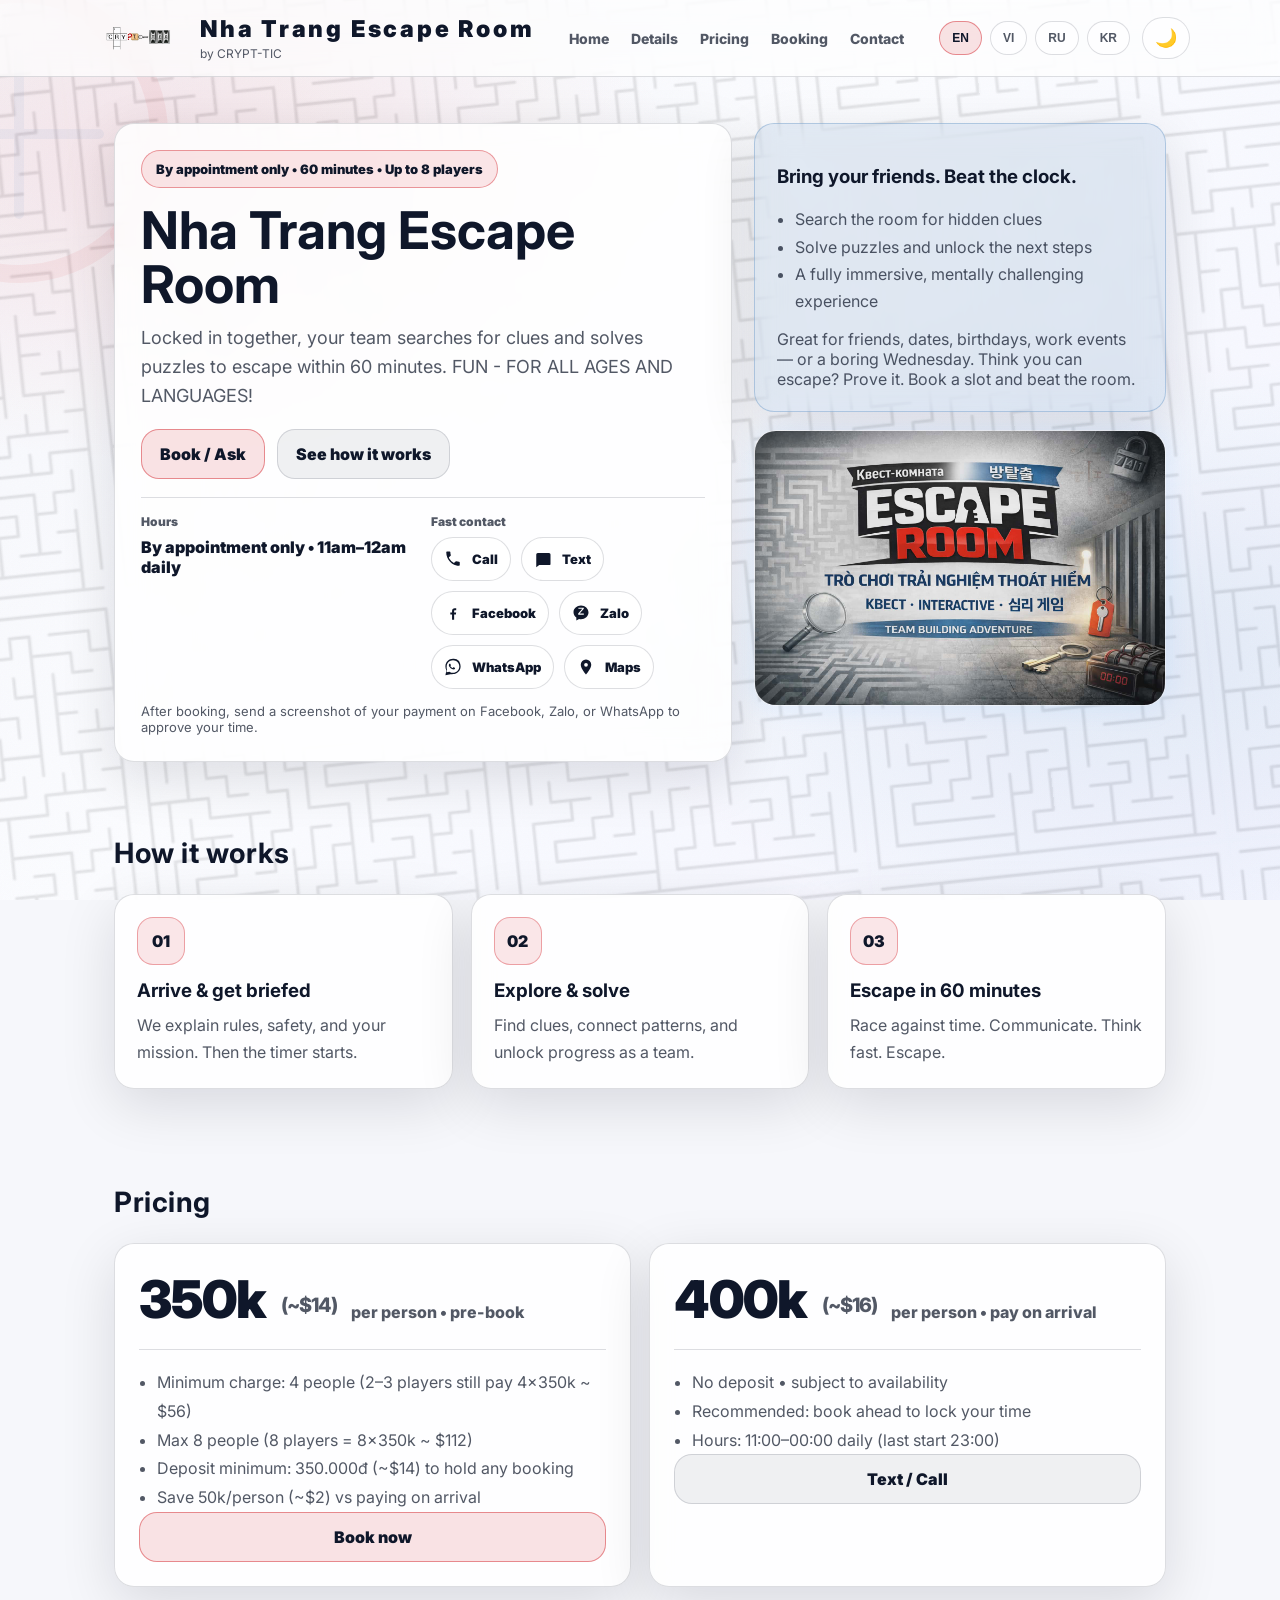
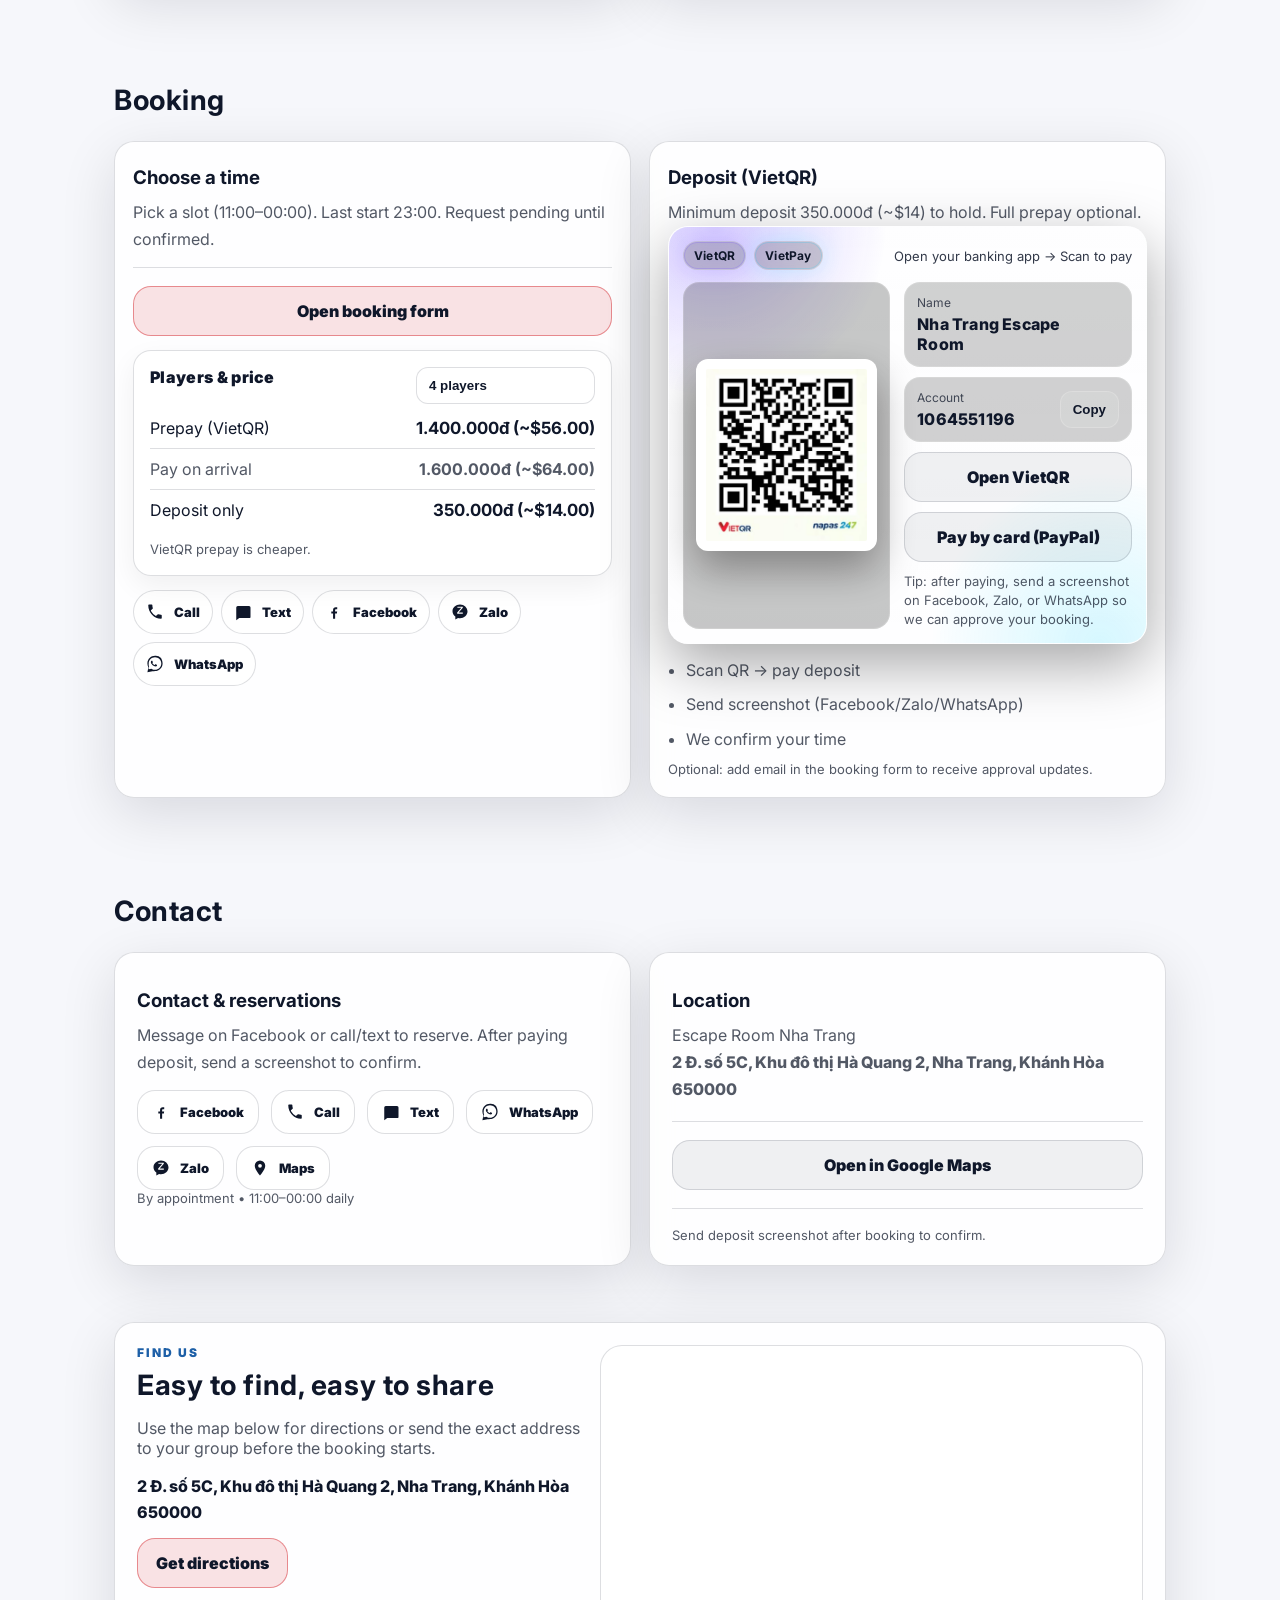
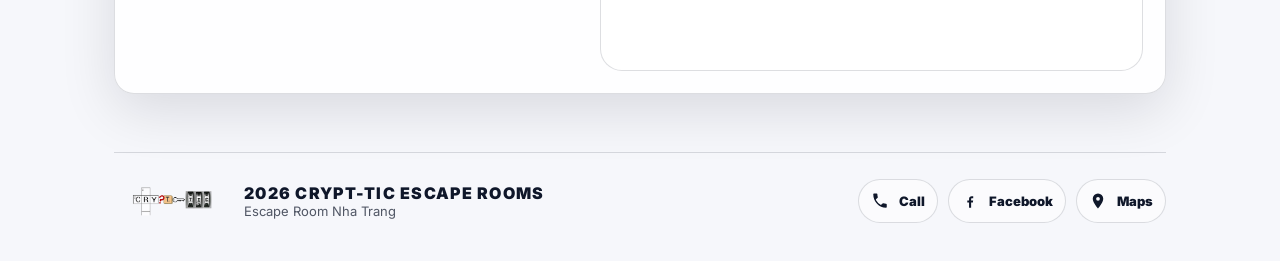
==== index.html @ ad9007e1 "Add files via upload" ====
<!doctype html>
<html lang="en">
<head>
  <meta charset="utf-8"/>
  <meta name="viewport" content="width=device-width,initial-scale=1"/>
  <title>Nha Trang Escape Room by CRYPT-TIC • Nha Trang</title>
  <meta name="description" content="Escape room in Nha Trang. Book a time, pay deposit, and play in 60 minutes."/>
  <link rel="preconnect" href="https://fonts.googleapis.com">
  <link rel="preconnect" href="https://fonts.gstatic.com" crossorigin>
  <link href="https://fonts.googleapis.com/css2?family=Inter:wght@400;600;800;900&display=swap" rel="stylesheet">
  <link rel="stylesheet" href="styles.css"/>
</head>
<body>
  <div class="bg" aria-hidden="true"></div>

  <header class="topbar">
    <div class="wrap topbar-inner">
      <div class="brand">
        <img class="logo" src="[data-uri]" alt="Logo">
        <div class="brand-text">
          <div class="brand-title">Nha Trang Escape Room</div>
          <div class="brand-sub">by CRYPT-TIC</div>
        </div>
      </div>

      <button id="nav-toggle" class="nav-toggle" type="button" aria-label="Menu">☰</button>

      <nav class="nav">
        <a href="#home" data-i18n="nav_home">Home</a>
        <a href="#details" data-i18n="nav_details">Details</a>
        <a href="#pricing" data-i18n="nav_pricing">Pricing</a>
        <a href="#booking" data-i18n="nav_booking">Booking</a>
        <a href="#contact" data-i18n="nav_contact">Contact</a>
      </nav>

      <div class="lang-and-mode">
        <div class="lang">
          <button class="lang-btn" data-lang="en" type="button">EN</button>
          <button class="lang-btn" data-lang="vi" type="button">VI</button>
          <button class="lang-btn" data-lang="ru" type="button">RU</button>
          <button class="lang-btn" data-lang="ko" type="button">KR</button>
        </div>
        <button id="dark-toggle" class="dark-toggle" type="button" aria-label="Dark mode">🌙</button>
      </div>
    </div>
  </header>

  <main class="wrap">
    <section id="home" class="hero">
      <div class="hero-card">
        <div class="pill" data-i18n="pill">Private bookings • 60 minutes • Up to 8 players</div>
        <h1 data-i18n="hero_title">Nha Trang Escape Room</h1>
        <p class="lead" data-i18n="hero_lead">Locked in together, your team searches for clues and solves puzzles to escape within 60 minutes. FUN - FOR ALL AGES AND LANGUAGES!</p>

        <div class="cta-row">
          <a class="btn primary" href="#booking" data-i18n="cta_book">Book / Ask</a>
          <a class="btn ghost" href="#details" data-i18n="cta_learn">See how it works</a>
        </div>

        <div class="quick">
          <div class="quick-item">
            <div class="quick-label" data-i18n="quick_hours_label">Hours</div>
            <div class="quick-value" data-i18n="quick_hours_value">By appointment • 11am–12am daily</div>
          </div>

          <div class="quick-item">
            <div class="quick-label" data-i18n="quick_phone_label">Fast contact</div>
            <div class="quick-actions">
              <a class="chip" href="#" data-link="tel"><svg viewBox='0 0 24 24' width='18' height='18' fill='currentColor' aria-hidden='true'><path d='M6.62 10.79a15.05 15.05 0 0 0 6.59 6.59l2.2-2.2a1 1 0 0 1 1.01-.24c1.12.37 2.33.57 3.58.57a1 1 0 0 1 1 1V20a1 1 0 0 1-1 1C10.85 21 3 13.15 3 3a1 1 0 0 1 1-1h3.5a1 1 0 0 1 1 1c0 1.25.2 2.46.57 3.58a1 1 0 0 1-.24 1.01l-2.2 2.2z'/></svg><span data-i18n="btn_call">Call</span></a>
              <a class="chip" href="#" data-link="sms"><svg viewBox='0 0 24 24' width='18' height='18' fill='currentColor' aria-hidden='true'><path d='M4 4h16a2 2 0 0 1 2 2v13a1 1 0 0 1-1 1H7l-4 3V6a2 2 0 0 1 2-2zm2 5h12v2H6V9zm0 4h9v2H6v-2z'/></svg><span data-i18n="btn_text">Text</span></a>
              <a class="chip" href="#" data-link="facebook" target="_blank" rel="noopener"><svg viewBox='0 0 24 24' width='18' height='18' fill='currentColor' aria-hidden='true'><path d='M13.5 21v-7h2.35l.35-2.74H13.5V9.51c0-.79.22-1.33 1.35-1.33h1.45V5.73c-.25-.03-1.1-.1-2.09-.1-2.06 0-3.47 1.26-3.47 3.58v2.05H8.4V14h2.34v7h2.76z'/></svg><span data-i18n="btn_facebook">Facebook</span></a>
              <a class="chip" href="#" data-link="zalo"><svg viewBox='0 0 24 24' width='18' height='18' fill='currentColor' aria-hidden='true'><path d='M12 2C6.48 2 2 6.02 2 10.97c0 2.84 1.47 5.37 3.77 7.03V22l3.66-2.01c.83.2 1.7.31 2.57.31 5.52 0 10-4.02 10-8.97S17.52 2 12 2zm3.73 12.21H8.27v-1.46l5.52-6.3H8.5V5h7.23v1.46l-5.52 6.3h5.52v1.45z'/></svg><span>Zalo</span></a>
              <a class="chip" href="#" data-link="whatsapp"><svg viewBox='0 0 32 32' width='18' height='18' fill='currentColor' aria-hidden='true'><path d='M19.11 17.37c-.27-.14-1.62-.8-1.87-.89-.25-.09-.43-.14-.61.14-.18.27-.7.89-.86 1.07-.16.18-.32.2-.59.07-.27-.14-1.15-.42-2.19-1.35-.81-.72-1.36-1.61-1.52-1.88-.16-.27-.02-.41.12-.55.12-.12.27-.32.41-.48.14-.16.18-.27.27-.45.09-.18.05-.34-.02-.48-.07-.14-.61-1.47-.84-2.01-.22-.54-.45-.46-.61-.47h-.52c-.18 0-.48.07-.73.34-.25.27-.95.93-.95 2.27s.97 2.64 1.11 2.82c.14.18 1.91 2.91 4.63 4.08.65.28 1.16.45 1.55.58.65.21 1.25.18 1.72.11.52-.08 1.62-.66 1.85-1.3.23-.64.23-1.19.16-1.3-.07-.11-.25-.18-.52-.32z'/><path d='M26.7 5.3A13.48 13.48 0 0 0 16 1.5C8.54 1.5 2.5 7.54 2.5 15c0 2.38.62 4.7 1.8 6.74L2.5 30.5l9-1.76A13.43 13.43 0 0 0 16 28.5c7.46 0 13.5-6.04 13.5-13.5 0-3.6-1.4-6.98-2.8-9.7zM16 26.3c-2.03 0-4.02-.55-5.76-1.6l-.41-.24-5.34 1.04 1.01-5.2-.27-.43A11.22 11.22 0 0 1 4.8 15C4.8 8.8 9.8 3.8 16 3.8S27.2 8.8 27.2 15 22.2 26.3 16 26.3z'/></svg><span>WhatsApp</span></a>
              <a class="chip" href="#" data-link="maps"><svg viewBox='0 0 24 24' width='18' height='18' fill='currentColor' aria-hidden='true'><path d='M12 2a7 7 0 0 1 7 7c0 5.25-7 13-7 13S5 14.25 5 9a7 7 0 0 1 7-7zm0 9.5a2.5 2.5 0 1 0 0-5 2.5 2.5 0 0 0 0 5z'/></svg><span data-i18n="btn_maps">Maps</span></a>
            </div>
          </div>
        </div>

        <div class="muted small hint-inline" data-i18n="screenshot_note">After booking, send a screenshot of your payment on Facebook, Zalo, or WhatsApp to approve your time.</div>
      </div>

      <div class="hero-side">
        <div class="panel panel-dark hero-story">
          <h3 data-i18n="side_title">Bring your friends. Beat the clock.</h3>
          <ul class="bullets">
            <li data-i18n="b1">Search the room for hidden clues</li>
            <li data-i18n="b2">Solve puzzles and unlock the next steps</li>
            <li data-i18n="b3">A fully immersive, mentally challenging experience</li>
          </ul>
          <div class="note" data-i18n="side_note">Great for friends, dates, birthdays, work events — or a boring Wednesday. Think you can escape? Prove it. Book a slot and beat the room.</div>
        </div>
        <div class="heroMedia">
          <img src="[data-uri]" alt="Nha Trang Escape Room">
        </div>

      </div>
    </section>

    <section id="details" class="section">
      <h2 data-i18n="details_title">How it works</h2>
      <div class="grid-3">
        <div class="card">
          <div class="card-num">01</div>
          <h3 data-i18n="d1_title">Arrive & get briefed</h3>
          <p data-i18n="d1_text">We explain rules, safety, and your mission. Then the timer starts.</p>
        </div>
        <div class="card">
          <div class="card-num">02</div>
          <h3 data-i18n="d2_title">Explore & solve</h3>
          <p data-i18n="d2_text">Find clues, connect patterns, and unlock progress as a team.</p>
        </div>
        <div class="card">
          <div class="card-num">03</div>
          <h3 data-i18n="d3_title">Escape in 60 minutes</h3>
          <p data-i18n="d3_text">Race against time. Communicate. Think fast. Escape.</p>
        </div>
      </div>
    </section>

    <section id="pricing" class="section">
      <h2 data-i18n="pricing_title">Pricing</h2>
      <div class="pricing">
        <div class="price-card">
          <div class="price-top">
            <div class="price-big">350k <span class="price-usd">(~$14)</span></div>
            <div class="price-sub" data-i18n="price_prebook_sub">per person • pre-book</div>
          </div>
          <div class="divider"></div>
          <ul class="checklist">
            <li data-i18n="price_min_charge">Minimum charge: 4 people (2–3 players still pay 4×350k)</li>
            <li data-i18n="price_max">Max 8 people (8 players = 8×350k)</li>
            <li data-i18n="price_deposit">Deposit minimum: 350.000đ to hold any booking</li>
            <li data-i18n="price_save">Save 50k/person vs paying on arrival</li>
          </ul>
          <a class="btn primary full" href="#" id="book-now" data-i18n="cta_booknow">Book now</a>
        </div>

        <div class="price-card">
          <div class="price-top">
            <div class="price-big">400k <span class="price-usd">(~$16)</span></div>
            <div class="price-sub" data-i18n="price_walkin_sub">per person • pay on arrival</div>
          </div>
          <div class="divider"></div>
          <ul class="checklist">
            <li data-i18n="price_walkin_rule1">No deposit • subject to availability</li>
            <li data-i18n="price_walkin_rule2">Recommended: book ahead to lock your time</li>
            <li data-i18n="price_hours">Hours: 11:00–00:00 daily (last start 23:00)</li>
          </ul>
          <a class="btn ghost full" href="#contact" data-i18n="cta_textcall">Text / Call</a>
        </div>
      </div>
    </section>

    <section id="booking" class="section">
      <h2 data-i18n="booking_title">Booking</h2>
      <div class="contact compact">
        <div class="card">
          <h3 data-i18n="booking_calendar_title">Choose a time</h3>
<p class="muted" style="margin-top:10px" data-i18n="booking_calendar_text">Pick a slot (11:00–00:00). Last start 23:00. Request pending until confirmed.</p>
          <div class="divider" style="margin-top:14px"></div>
          <a class="btn primary full booking-open-top" href="#" id="openBookingBtn" target="_blank" rel="noopener" data-i18n="booking_open">Open booking form</a>


          

          

          <div class="paycalc" aria-label="Price calculator" style="margin-top:14px;">
                  <div class="paycalc-top">
                    <div class="paycalc-title">Players & price</div>
                    <div class="paycalc-select">
                      <label for="calcPlayers" class="sr-only">Players</label>
                      <select id="calcPlayers" aria-label="Players"></select>
                    </div>
                  </div>
                  <div class="paycalc-lines">
                    <div class="paycalc-line"><span>Prepay (VietQR)</span><strong id="calcPrepay">—</strong></div>
                    <div class="paycalc-line muted"><span>Pay on arrival</span><strong id="calcArrival">—</strong></div>
                    <div class="paycalc-line"><span>Deposit only</span><strong id="calcDeposit">—</strong></div>
                  </div>
                  <div class="muted small" id="calcNote">Minimum charge applies (4 players). VietQR prepay is cheaper.</div>
                </div>

<div class="booking-actions" style="margin-top:14px">
            <a class="chip" href="#" data-link="tel"><svg viewBox='0 0 24 24' width='18' height='18' fill='currentColor' aria-hidden='true'><path d='M6.62 10.79a15.05 15.05 0 0 0 6.59 6.59l2.2-2.2a1 1 0 0 1 1.01-.24c1.12.37 2.33.57 3.58.57a1 1 0 0 1 1 1V20a1 1 0 0 1-1 1C10.85 21 3 13.15 3 3a1 1 0 0 1 1-1h3.5a1 1 0 0 1 1 1c0 1.25.2 2.46.57 3.58a1 1 0 0 1-.24 1.01l-2.2 2.2z'/></svg><span data-i18n="btn_call">Call</span></a>
            <a class="chip" href="#" data-link="sms"><svg viewBox='0 0 24 24' width='18' height='18' fill='currentColor' aria-hidden='true'><path d='M4 4h16a2 2 0 0 1 2 2v13a1 1 0 0 1-1 1H7l-4 3V6a2 2 0 0 1 2-2zm2 5h12v2H6V9zm0 4h9v2H6v-2z'/></svg><span data-i18n="btn_text">Text</span></a>
            <a class="chip" href="#" data-link="facebook" target="_blank" rel="noopener"><svg viewBox='0 0 24 24' width='18' height='18' fill='currentColor' aria-hidden='true'><path d='M13.5 21v-7h2.35l.35-2.74H13.5V9.51c0-.79.22-1.33 1.35-1.33h1.45V5.73c-.25-.03-1.1-.1-2.09-.1-2.06 0-3.47 1.26-3.47 3.58v2.05H8.4V14h2.34v7h2.76z'/></svg><span data-i18n="btn_facebook">Facebook</span></a>
            <a class="chip" href="#" data-link="zalo"><svg viewBox='0 0 24 24' width='18' height='18' fill='currentColor' aria-hidden='true'><path d='M12 2C6.48 2 2 6.02 2 10.97c0 2.84 1.47 5.37 3.77 7.03V22l3.66-2.01c.83.2 1.7.31 2.57.31 5.52 0 10-4.02 10-8.97S17.52 2 12 2zm3.73 12.21H8.27v-1.46l5.52-6.3H8.5V5h7.23v1.46l-5.52 6.3h5.52v1.45z'/></svg><span>Zalo</span></a>
            <a class="chip" href="#" data-link="whatsapp"><svg viewBox='0 0 32 32' width='18' height='18' fill='currentColor' aria-hidden='true'><path d='M19.11 17.37c-.27-.14-1.62-.8-1.87-.89-.25-.09-.43-.14-.61.14-.18.27-.7.89-.86 1.07-.16.18-.32.2-.59.07-.27-.14-1.15-.42-2.19-1.35-.81-.72-1.36-1.61-1.52-1.88-.16-.27-.02-.41.12-.55.12-.12.27-.32.41-.48.14-.16.18-.27.27-.45.09-.18.05-.34-.02-.48-.07-.14-.61-1.47-.84-2.01-.22-.54-.45-.46-.61-.47h-.52c-.18 0-.48.07-.73.34-.25.27-.95.93-.95 2.27s.97 2.64 1.11 2.82c.14.18 1.91 2.91 4.63 4.08.65.28 1.16.45 1.55.58.65.21 1.25.18 1.72.11.52-.08 1.62-.66 1.85-1.3.23-.64.23-1.19.16-1.3-.07-.11-.25-.18-.52-.32z'/><path d='M26.7 5.3A13.48 13.48 0 0 0 16 1.5C8.54 1.5 2.5 7.54 2.5 15c0 2.38.62 4.7 1.8 6.74L2.5 30.5l9-1.76A13.43 13.43 0 0 0 16 28.5c7.46 0 13.5-6.04 13.5-13.5 0-3.6-1.4-6.98-2.8-9.7zM16 26.3c-2.03 0-4.02-.55-5.76-1.6l-.41-.24-5.34 1.04 1.01-5.2-.27-.43A11.22 11.22 0 0 1 4.8 15C4.8 8.8 9.8 3.8 16 3.8S27.2 8.8 27.2 15 22.2 26.3 16 26.3z'/></svg><span>WhatsApp</span></a>
          </div>

          <!-- Duplicate booking CTA removed: keep only the TOP Open booking form button -->
        </div>

        <div class="card">
          <h3 data-i18n="booking_deposit_title">Deposit (VietQR)</h3>
          <p class="muted" data-i18n="booking_deposit_text">Minimum deposit 350.000đ (~$14) to hold. Full prepay optional.</p>
                    <div class="paycard">
            <div class="paycard-head">
              <div class="paycard-logos" aria-hidden="true">
                <span class="logo-chip vietqr">VietQR</span>
                <span class="logo-chip vietpay">VietPay</span>
              </div>
              <div class="paycard-note" data-i18n="pay_note">Open your banking app → Scan to pay</div>
            </div>

            <div class="paycard-body">
              <div class="paycard-qr">
                <img id="vietqr" src="" alt="VietQR payment QR" class="qr-code" loading="lazy">
              </div>

              <div class="paycard-info">
                <div class="payrow">
                  <div class="k" data-i18n="pay_name_label">Name</div>
                  <div class="v">Nha Trang Escape Room</div>
                </div>
                <div class="payrow">
                  <div class="k" data-i18n="pay_account_label">Account</div>
                  <div class="v">1064551196</div>
                  <button class="copy" data-copy="1064551196" type="button" aria-label="Copy account" data-i18n="copy_btn">Copy</button>
                </div>


                <a id="open-vietqr" class="btn ghost full" href="#" target="_blank" rel="noopener" data-i18n="booking_open_vietqr">Open VietQR</a>
                <a id="pay-card" class="btn ghost full" href="#" target="_blank" rel="noopener">Pay by card (PayPal)</a>
                <div class="muted small" data-i18n="pay_tip">Tip: after paying, send a screenshot on Facebook, Zalo, or WhatsApp so we can approve your booking.</div>
              </div>
            </div>
          </div>
          <ul class="checklist">
            <li data-i18n="booking_step1">Scan QR → pay deposit</li>
            <li data-i18n="booking_step2">Send screenshot (Facebook/Zalo/WhatsApp)</li>
            <li data-i18n="booking_step3">We confirm your time</li>
          </ul>
          <div class="muted small" data-i18n="booking_email_note">Optional: add email in the booking form to receive approval updates.</div>
        </div>
      </div>
    </section>

    <section id="contact" class="section">
      <h2 data-i18n="contact_title">Contact</h2>
      <div class="contact compact">
        <div class="card">
          <h3 data-i18n="contact_book">Contact & reservations</h3>
          <p class="muted" data-i18n="contact_text">Message on Facebook or call/text to reserve. After paying deposit, send a screenshot to confirm.</p>

          <div class="social-buttons">
            <a class="chip big" href="#" data-link="facebook" target="_blank" rel="noopener"><svg viewBox='0 0 24 24' width='18' height='18' fill='currentColor' aria-hidden='true'><path d='M13.5 21v-7h2.35l.35-2.74H13.5V9.51c0-.79.22-1.33 1.35-1.33h1.45V5.73c-.25-.03-1.1-.1-2.09-.1-2.06 0-3.47 1.26-3.47 3.58v2.05H8.4V14h2.34v7h2.76z'/></svg><span data-i18n="btn_facebook">Facebook</span></a>
            <a class="chip big" href="#" data-link="tel"><svg viewBox='0 0 24 24' width='18' height='18' fill='currentColor' aria-hidden='true'><path d='M6.62 10.79a15.05 15.05 0 0 0 6.59 6.59l2.2-2.2a1 1 0 0 1 1.01-.24c1.12.37 2.33.57 3.58.57a1 1 0 0 1 1 1V20a1 1 0 0 1-1 1C10.85 21 3 13.15 3 3a1 1 0 0 1 1-1h3.5a1 1 0 0 1 1 1c0 1.25.2 2.46.57 3.58a1 1 0 0 1-.24 1.01l-2.2 2.2z'/></svg><span data-i18n="btn_call">Call</span></a>
            <a class="chip big" href="#" data-link="sms"><svg viewBox='0 0 24 24' width='18' height='18' fill='currentColor' aria-hidden='true'><path d='M4 4h16a2 2 0 0 1 2 2v13a1 1 0 0 1-1 1H7l-4 3V6a2 2 0 0 1 2-2zm2 5h12v2H6V9zm0 4h9v2H6v-2z'/></svg><span data-i18n="btn_text">Text</span></a>
            <a class="chip big" href="#" data-link="whatsapp"><svg viewBox='0 0 32 32' width='18' height='18' fill='currentColor' aria-hidden='true'><path d='M19.11 17.37c-.27-.14-1.62-.8-1.87-.89-.25-.09-.43-.14-.61.14-.18.27-.7.89-.86 1.07-.16.18-.32.2-.59.07-.27-.14-1.15-.42-2.19-1.35-.81-.72-1.36-1.61-1.52-1.88-.16-.27-.02-.41.12-.55.12-.12.27-.32.41-.48.14-.16.18-.27.27-.45.09-.18.05-.34-.02-.48-.07-.14-.61-1.47-.84-2.01-.22-.54-.45-.46-.61-.47h-.52c-.18 0-.48.07-.73.34-.25.27-.95.93-.95 2.27s.97 2.64 1.11 2.82c.14.18 1.91 2.91 4.63 4.08.65.28 1.16.45 1.55.58.65.21 1.25.18 1.72.11.52-.08 1.62-.66 1.85-1.3.23-.64.23-1.19.16-1.3-.07-.11-.25-.18-.52-.32z'/><path d='M26.7 5.3A13.48 13.48 0 0 0 16 1.5C8.54 1.5 2.5 7.54 2.5 15c0 2.38.62 4.7 1.8 6.74L2.5 30.5l9-1.76A13.43 13.43 0 0 0 16 28.5c7.46 0 13.5-6.04 13.5-13.5 0-3.6-1.4-6.98-2.8-9.7zM16 26.3c-2.03 0-4.02-.55-5.76-1.6l-.41-.24-5.34 1.04 1.01-5.2-.27-.43A11.22 11.22 0 0 1 4.8 15C4.8 8.8 9.8 3.8 16 3.8S27.2 8.8 27.2 15 22.2 26.3 16 26.3z'/></svg><span>WhatsApp</span></a>
            <a class="chip big" href="#" data-link="zalo"><svg viewBox='0 0 24 24' width='18' height='18' fill='currentColor' aria-hidden='true'><path d='M12 2C6.48 2 2 6.02 2 10.97c0 2.84 1.47 5.37 3.77 7.03V22l3.66-2.01c.83.2 1.7.31 2.57.31 5.52 0 10-4.02 10-8.97S17.52 2 12 2zm3.73 12.21H8.27v-1.46l5.52-6.3H8.5V5h7.23v1.46l-5.52 6.3h5.52v1.45z'/></svg><span>Zalo</span></a>
            <a class="chip big" href="#" data-link="maps"><svg viewBox='0 0 24 24' width='18' height='18' fill='currentColor' aria-hidden='true'><path d='M12 2a7 7 0 0 1 7 7c0 5.25-7 13-7 13S5 14.25 5 9a7 7 0 0 1 7-7zm0 9.5a2.5 2.5 0 1 0 0-5 2.5 2.5 0 0 0 0 5z'/></svg><span data-i18n="btn_maps">Maps</span></a>
          </div>

          <div class="small muted" data-i18n="contact_hours">By appointment • 11:00–00:00 daily</div>
        </div>

        <div class="card">
          <h3 data-i18n="contact_location_title">Location</h3>
          <p class="muted" data-i18n="contact_location_text">Escape Room Nha Trang</p>
          <p class="locationAddress">2 &#272;. s&#7889; 5C, Khu &#273;&ocirc; th&#7883; H&agrave; Quang 2, Nha Trang, Kh&aacute;nh H&ograve;a 650000</p>
          <div class="divider"></div>
          <a class="btn ghost full" href="#" data-link="maps">Open in Google Maps</a>
          <div class="divider"></div>
          <div class="small muted" data-i18n="contact_note">Send deposit screenshot after booking to confirm.</div>
        </div>
      </div>
    </section>

    <section class="section mapSection">
      <div class="mapCard">
        <div class="mapCopy">
          <p class="mapEyebrow" data-i18n="map_eyebrow">Find Us</p>
          <h2 data-i18n="map_title">Easy to find, easy to share</h2>
          <p class="muted" data-i18n="map_text">Use the map below for directions or send the exact address to your group before the booking starts.</p>
          <p class="locationAddress">2 &#272;. s&#7889; 5C, Khu &#273;&ocirc; th&#7883; H&agrave; Quang 2, Nha Trang, Kh&aacute;nh H&ograve;a 650000</p>
          <div class="cta-row">
            <a class="btn primary" href="#" data-link="maps" data-i18n="map_cta">Get directions</a>
          </div>
        </div>
        <div class="mapFrameWrap">
          <iframe
            class="mapFrame"
            title="Nha Trang Escape Room map"
            loading="lazy"
            referrerpolicy="no-referrer-when-downgrade"
            src="https://www.google.com/maps?q=Escape%20Room%20Nha%20Trang%2C%202%20%C4%90.%20s%E1%BB%91%205C%2C%20Khu%20%C4%91%C3%B4%20th%E1%BB%8B%20H%C3%A0%20Quang%202%2C%20Nha%20Trang%2C%20Kh%C3%A1nh%20H%C3%B2a%20650000&amp;output=embed"></iframe>
        </div>
      </div>
    </section>

    <footer class="footer">
      <div class="footer-brand">
        <div class="footer-logoPlate" aria-hidden="true">
          <img class="footer-logo" id="footerLogo" alt="CRYPT-TIC logo" loading="lazy"/>
          <span class="footer-logoFallback" id="footerLogoFallback">CT</span>
        </div>
        <div class="footer-brandCopy">
          <div class="footer-brandTitle">2026 CRYPT-TIC Escape Rooms</div>
          <div class="muted small">Escape Room Nha Trang</div>
        </div>
      </div>
      <div class="footer-links">
        <a class="chip" href="#" data-link="tel"><svg viewBox='0 0 24 24' width='18' height='18' fill='currentColor' aria-hidden='true'><path d='M6.62 10.79a15.05 15.05 0 0 0 6.59 6.59l2.2-2.2a1 1 0 0 1 1.01-.24c1.12.37 2.33.57 3.58.57a1 1 0 0 1 1 1V20a1 1 0 0 1-1 1C10.85 21 3 13.15 3 3a1 1 0 0 1 1-1h3.5a1 1 0 0 1 1 1c0 1.25.2 2.46.57 3.58a1 1 0 0 1-.24 1.01l-2.2 2.2z'/></svg><span data-i18n="btn_call">Call</span></a>
        <a class="chip" href="#" data-link="facebook" target="_blank" rel="noopener"><svg viewBox='0 0 24 24' width='18' height='18' fill='currentColor' aria-hidden='true'><path d='M13.5 21v-7h2.35l.35-2.74H13.5V9.51c0-.79.22-1.33 1.35-1.33h1.45V5.73c-.25-.03-1.1-.1-2.09-.1-2.06 0-3.47 1.26-3.47 3.58v2.05H8.4V14h2.34v7h2.76z'/></svg><span data-i18n="btn_facebook">Facebook</span></a>
        <a class="chip" href="#" data-link="maps"><svg viewBox='0 0 24 24' width='18' height='18' fill='currentColor' aria-hidden='true'><path d='M12 2a7 7 0 0 1 7 7c0 5.25-7 13-7 13S5 14.25 5 9a7 7 0 0 1 7-7zm0 9.5a2.5 2.5 0 1 0 0-5 2.5 2.5 0 0 0 0 5z'/></svg><span data-i18n="btn_maps">Maps</span></a>
      </div>
    </footer>
  </main>

  <script src="app.js"></script>
</body>
</html>
---- styles.css ----
:root{
  --bg:#f6f7fb;
  --card:rgba(255,255,255,.86);
  --text:#0f172a;
  --muted:rgba(15,23,42,.72);
  --line:rgba(15,23,42,.14);
  --accent:#d11c24;
  --accent2:#1d5fa7;
  --shadow:0 16px 55px rgba(2,6,23,.12);
  --glow:0 0 28px rgba(120,190,255,.18);
  --r:20px;
  --max:1100px;
  --pad:24px;
  --glass:blur(14px);
}
body.dark{
  --bg:#0b1220;
  --card:rgba(15,23,42,.82);
  --text:#f1f5f9;
  --muted:rgba(241,245,249,.74);
  --line:rgba(255,255,255,.14);
  --shadow:0 18px 70px rgba(0,0,0,.50);
}
*{box-sizing:border-box}
html,body{height:100%}
body{
  margin:0;
  font-family: Inter, system-ui, -apple-system, Segoe UI, Roboto, Arial, sans-serif;
  background:var(--bg);
  color:var(--text);
  overflow-x:hidden;
  transition:background .35s, color .35s;
}
.wrap{width:min(var(--max), calc(100% - 48px)); margin:0 auto; padding:0 var(--pad);}

.bg{
  position:fixed;
  inset:0;
  z-index:-3;
  background:
    radial-gradient(900px 520px at 12% 18%, rgba(209,28,36,.10), transparent 58%),
    radial-gradient(900px 520px at 88% 72%, rgba(29,95,167,.10), transparent 58%),
    linear-gradient(135deg, #f5f6fb 0%, #fbfcff 45%, #f2f4ff 100%);
  overflow:hidden;
}

/* Animated maze layer (subtle) */
.bg::before{
  content:"";
  position:absolute;
  inset:-20%;
  background-image: url("maze.webp");
  background-repeat: repeat;
  background-size: 360px 360px;
  opacity: .10;
  animation: mazeDrift 48s linear infinite;
  pointer-events:none;
  transform: rotate(-6deg) translateZ(0);
}

/* magnifying glass + light grain */
.bg::after{
  content:"";
  position:absolute;
  inset:-30%;
  background-image:
    url("data:image/svg+xml,%3Csvg%20xmlns%3D%22http%3A%2F%2Fwww.w3.org%2F2000%2Fsvg%22%20width%3D%22520%22%20height%3D%22520%22%20viewBox%3D%220%200%20520%20520%22%3E%0A%3Cg%20fill%3D%22none%22%20stroke%3D%22rgba%28209%2C28%2C36%2C0.22%29%22%20stroke-width%3D%2218%22%20stroke-linecap%3D%22round%22%20stroke-linejoin%3D%22round%22%3E%0A%3Ccircle%20cx%3D%22220%22%20cy%3D%22220%22%20r%3D%22140%22%2F%3E%0A%3Cpath%20d%3D%22M320%20320L430%20430%22%2F%3E%0A%3C%2Fg%3E%0A%3Cg%20fill%3D%22none%22%20stroke%3D%22rgba%2829%2C95%2C167%2C0.18%29%22%20stroke-width%3D%2210%22%20stroke-linecap%3D%22round%22%3E%0A%3Cpath%20d%3D%22M140%20220h160M220%20140v160%22%2F%3E%0A%3C%2Fg%3E%0A%3C%2Fsvg%3E"),
    url("data:image/svg+xml,%3Csvg%20xmlns%3D%27http%3A//www.w3.org/2000/svg%27%20width%3D%27200%27%20height%3D%27200%27%3E%3Cfilter%20id%3D%27n%27%3E%3CfeTurbulence%20type%3D%27fractalNoise%27%20baseFrequency%3D%270.9%27%20numOctaves%3D%272%27%20stitchTiles%3D%27stitch%27/%3E%3C/filter%3E%3Crect%20width%3D%27200%27%20height%3D%27200%27%20filter%3D%27url(%23n)%27%20opacity%3D%270.09%27/%3E%3C/svg%3E");
  background-repeat:no-repeat, repeat;
  background-position: 12% 20%, 0 0;
  background-size: 520px 520px, 200px 200px;
  opacity: .28;
  pointer-events:none;
}

@keyframes mazeDrift{
  0% { background-position: 0 0; }
  100% { background-position: 420px 260px; }
}

body.dark .bg{
  background:
    radial-gradient(900px 520px at 12% 18%, rgba(209,28,36,.14), transparent 60%),
    radial-gradient(900px 520px at 88% 72%, rgba(29,95,167,.14), transparent 60%),
    linear-gradient(135deg, #070b14 0%, #0b1220 45%, #0a1020 100%);
}
body.dark .bg::before{
  opacity:.12;
  filter: invert(1) contrast(1.05);
}
body.dark .bg::after{ opacity:.22; }

.topbar{position:sticky; top:0; z-index:100;
  backdrop-filter:var(--glass);
  background: rgba(255,255,255,.72);
  border-bottom:1px solid var(--line);
}
body.dark .topbar{background: rgba(11,18,32,.82);}
.topbar-inner{display:flex; align-items:center; justify-content:space-between; gap:14px; padding:14px 0;}

.brand{display:flex; align-items:center; gap:14px; min-width:200px;}
.brand-mark{width:16px;height:38px;border-radius:12px;background:linear-gradient(to bottom,var(--accent), rgba(209,28,36,.35));box-shadow:0 0 0 2px rgba(255,255,255,.18) inset;}
body.dark .brand-mark{background:linear-gradient(to bottom,var(--accent2), rgba(29,95,167,.55));}
.brand-title{font-weight:900; letter-spacing:.12em; font-size:1.45rem;}
.brand-sub{font-size:12px; color:var(--muted); margin-top:3px;}

.nav{display:none; gap:22px;}
@media(min-width:860px){.nav{display:flex}}
.nav a{color:var(--muted); text-decoration:none; font-weight:800; font-size:14px;}
.nav a:hover{color:var(--text);}

.lang-and-mode{display:flex; gap:12px; align-items:center;}
.lang{display:flex; gap:8px; flex-wrap:wrap;}
.lang-btn{border:1px solid var(--line); background: rgba(255,255,255,.55); color: var(--muted); padding:9px 12px; border-radius:999px; cursor:pointer; font-weight:900; font-size:12px; transition: transform .18s, background .18s;}
body.dark .lang-btn{background: rgba(255,255,255,.06);}
.lang-btn:hover{transform: translateY(-1px);}
.lang-btn.active{border-color: rgba(209,28,36,.45); background: rgba(209,28,36,.12); color: var(--text);}
body.dark .lang-btn.active{border-color: rgba(29,95,167,.55); background: rgba(29,95,167,.18);}
.dark-toggle{border:1px solid var(--line); background: rgba(255,255,255,.55); border-radius: 999px; padding:9px 12px; cursor:pointer; font-size:18px;}
body.dark .dark-toggle{background: rgba(255,255,255,.06);}

.hero{display:grid; grid-template-columns: 1.2fr .8fr; gap:22px; padding:46px 0 26px;}
@media(max-width:900px){.hero{grid-template-columns:1fr; padding-top:22px;}}

.hero-card, .panel, .card, .price-card{background: var(--card); border:1px solid var(--line); border-radius: var(--r); box-shadow: var(--shadow); padding:26px; backdrop-filter:var(--glass);}
.pill{display:inline-block; padding:10px 14px; border-radius:999px; border:1px solid rgba(209,28,36,.40); background: rgba(209,28,36,.10); color: var(--text); font-weight:900; font-size:13px;}
body.dark .pill{border-color: rgba(29,95,167,.55); background: rgba(29,95,167,.14);}
h1{margin:16px 0 12px; font-size:clamp(34px,4.3vw,52px); line-height:1.04;}
.lead{margin:0 0 18px; color:var(--muted); font-size:18px; line-height:1.6;}

.cta-row{display:flex; gap:12px; flex-wrap:wrap; margin-top:12px;}
.btn{display:inline-flex; align-items:center; justify-content:center; gap:10px; text-decoration:none; font-weight:900; border-radius:18px; padding:14px 18px; border:1px solid var(--line); color: var(--text); background: rgba(15,23,42,.06); transition: transform .18s, box-shadow .18s, background .18s;}
body.dark .btn{background: rgba(255,255,255,.06);}
.btn:hover{transform: translateY(-2px); box-shadow: 0 10px 28px rgba(2,6,23,.12);}
.btn.primary{background: rgba(209,28,36,.12); border-color: rgba(209,28,36,.45);}
body.dark .btn.primary{background: rgba(29,95,167,.18); border-color: rgba(29,95,167,.55);}
.btn.ghost:hover{background: rgba(255,255,255,.22);}
.btn.full{width:100%;}

.quick{display:grid; grid-template-columns: 1fr 1fr; gap:16px; margin-top:18px; padding-top:16px; border-top:1px solid var(--line);}
@media(max-width:650px){.quick{grid-template-columns:1fr}}
.quick-label{font-size:12px; color:var(--muted); font-weight:900;}
.quick-value{margin-top:8px; font-weight:900;}
.quick-actions, .booking-actions{display:flex; gap:10px; flex-wrap:wrap; margin-top:8px; align-items:center;}
.chip{display:inline-flex; align-items:center; gap:10px; padding:10px 12px; border-radius: 999px; border:1px solid var(--line); background: rgba(255,255,255,.55); color: var(--text); text-decoration:none; font-weight:900; font-size:13px;}
body.dark .chip{background: rgba(255,255,255,.06);}
.chip.big{border-radius:18px; padding:12px 14px;}
.quick-actions .chip, .booking-actions .chip, .social-buttons .chip, .footer-links .chip{min-height:44px;}
.hint-inline{margin-top:14px}
.hero-side{display:flex; flex-direction:column; gap:18px;}
.panel{padding:22px}
.panel-dark{background: rgba(29,95,167,.10); border-color: rgba(29,95,167,.25);}
body.dark .panel-dark{background: rgba(29,95,167,.18);}
.bullets{margin:0; padding-left:18px; color:var(--muted); line-height:1.7;}
.note{margin-top:12px; color:var(--muted)}

.section{padding:48px 0}
h2{margin:0 0 24px; font-size:28px; letter-spacing:.02em}
.grid-3{display:grid; grid-template-columns: repeat(3, 1fr); gap:18px;}
@media(max-width:900px){.grid-3{grid-template-columns:1fr}}
.card{padding:22px}
.card-num{width:48px; height:48px; border-radius:16px; display:flex; align-items:center; justify-content:center; font-weight:900; border:1px solid rgba(209,28,36,.35); background: rgba(209,28,36,.10);}
body.dark .card-num{border-color: rgba(29,95,167,.55); background: rgba(29,95,167,.14);}
.card h3{margin:14px 0 10px}
.card p{margin:0; color:var(--muted); line-height:1.7}

.pricing{display:grid; grid-template-columns: 1fr 1fr; gap:18px;}
@media(max-width:900px){.pricing{grid-template-columns:1fr}}
.price-card{padding:24px; height:100%}
.price-top{display:flex; align-items:baseline; gap:14px}
.price-big{font-size:52px; font-weight:900; letter-spacing:-.02em}
.price-sub{color:var(--muted); font-weight:800}
.divider{height:1px; background:var(--line); margin:18px 0}
.checklist{margin:0; padding-left:18px; color:var(--muted); line-height:1.8}

.contact.compact{display:grid; grid-template-columns: 1fr 1fr; gap:18px}
@media(max-width:900px){.contact.compact{grid-template-columns:1fr}}

.qr-container{text-align:center; margin:18px 0; padding:16px; border-radius:18px; border:1px solid var(--line); background: rgba(255,255,255,.45);}
body.dark .qr-container{background: rgba(255,255,255,.06)}
.qr-code{max-width:230px; width:100%; height:auto; border-radius:16px; box-shadow: 0 14px 36px rgba(0,0,0,.18)}

.booking-embed{width:100%; height:clamp(420px, 72vh, 760px); border:1px solid var(--line); border-radius:18px; background: rgba(255,255,255,.35);}
body.dark .booking-embed{background: rgba(255,255,255,.06)}
.embed-toggle{margin-top:12px}
.embed-toggle summary{cursor:pointer; color:var(--muted); font-weight:900; list-style:none;}
.embed-toggle summary::-webkit-details-marker{display:none;}
.embed-toggle summary::after{content:"▾"; margin-left:10px; font-size:14px;}
.embed-toggle[open] summary::after{content:"▴";}
.embed-toggle .booking-embed{height:620px; margin-top:12px;}
@media(max-width:900px){
  .embed-toggle .booking-embed{height:640px;}
}
.social-buttons{display:flex; gap:12px; flex-wrap:wrap; margin-top:14px; align-items:center}

.locationAddress{
  margin:12px 0 0;
  color:var(--text);
  font-weight:800;
  line-height:1.6;
}

.mapSection{padding-top:8px}
.mapCard{
  display:grid;
  grid-template-columns:minmax(280px, .9fr) minmax(0, 1.1fr);
  gap:18px;
  align-items:stretch;
  background: var(--card);
  border:1px solid var(--line);
  border-radius: var(--r);
  box-shadow: var(--shadow);
  padding:22px;
  backdrop-filter:var(--glass);
}
.mapEyebrow{
  margin:0 0 8px;
  font-size:12px;
  font-weight:900;
  letter-spacing:.16em;
  text-transform:uppercase;
  color:var(--accent2);
}
.mapCopy h2{margin-bottom:12px}
.mapFrameWrap{
  min-height:320px;
  border-radius:22px;
  overflow:hidden;
  border:1px solid var(--line);
  background:rgba(255,255,255,.38);
  box-shadow:inset 0 0 0 1px rgba(255,255,255,.08);
}
.mapFrame{
  width:100%;
  height:100%;
  min-height:320px;
  border:0;
}
@media(max-width:900px){
  .mapCard{grid-template-columns:1fr}
}

.footer{display:flex; justify-content:space-between; align-items:center; gap:18px; flex-wrap:wrap; border-top:1px solid var(--line); padding:18px 0 30px; margin-top:10px}
.footer-brand{display:flex; align-items:center; gap:14px}
.footer-logoPlate{
  width:116px;
  height:60px;
  border-radius:0;
  border:0;
  background:none;
  box-shadow:none;
  display:flex;
  align-items:center;
  justify-content:center;
  overflow:visible;
}
body.dark .footer-logoPlate{
  background:none;
}
.footer-logo{
  width:100%;
  height:100%;
  object-fit:contain;
  padding:0;
  display:none;
}
.footer-logoFallback{
  font-weight:900;
  letter-spacing:.12em;
  font-size:1rem;
}
.footer-brandTitle{
  font-weight:900;
  letter-spacing:.08em;
  text-transform:uppercase;
  line-height:1.2;
}
.footer-links{display:flex; gap:10px; flex-wrap:wrap; justify-content:flex-end}
.muted{color:var(--muted)}
.small{font-size:13px}

/* Mobile nav */
.nav-toggle{
  display:none;
  border:1px solid var(--line);
  background:var(--card);
  backdrop-filter: var(--glass);
  -webkit-backdrop-filter: var(--glass);
  border-radius:14px;
  padding:10px 12px;
  font-size:18px;
  line-height:1;
  color:var(--text);
  box-shadow:0 10px 30px rgba(2,6,23,.10);
}
@media (max-width: 900px){
  .nav-toggle{display:inline-flex; align-items:center; justify-content:center;}
  .nav{
    position:fixed;
    top:74px;
    right:18px;
    left:18px;
    display:flex;
    flex-direction:column;
    gap:8px;
    padding:14px;
    border:1px solid var(--line);
    background:var(--card);
    backdrop-filter: var(--glass);
    -webkit-backdrop-filter: var(--glass);
    border-radius:18px;
    box-shadow: var(--shadow);
    transform: translateY(-14px);
    opacity:0;
    pointer-events:none;
    transition: .22s ease;
  }
  body.nav-open .nav{
    transform: translateY(0);
    opacity:1;
    pointer-events:auto;
  }
}


/* Payment card (VietQR) */
.paycard{
  border-radius: 20px;
  border: 1px solid rgba(255,255,255,.14);
  background: linear-gradient(180deg, rgba(255,255,255,.09), rgba(255,255,255,.05));
  box-shadow: 0 20px 60px rgba(0,0,0,.35), 0 0 0 1px rgba(255,255,255,.04) inset;
  overflow: hidden;
  position: relative;
}
.paycard:before{
  content:"";
  position:absolute; inset:-2px;
  background: radial-gradient(60% 70% at 10% 0%, rgba(124,92,255,.35), transparent 60%),
              radial-gradient(60% 70% at 90% 100%, rgba(0,212,255,.18), transparent 60%);
  pointer-events:none;
  opacity:.9;
}
.paycard > *{ position:relative; }

.paycard-head{
  display:flex;
  align-items:center;
  justify-content:space-between;
  gap:12px;
  padding:14px 14px 12px;
}
.paycard-note{ font-size:13px; opacity:.85; }
.paycard-logos{ display:flex; gap:8px; flex-wrap:wrap; }

.logo-chip{
  display:inline-flex;
  align-items:center;
  padding:6px 10px;
  border-radius:999px;
  font-size:12px;
  font-weight:700;
  letter-spacing:.2px;
  border:1px solid rgba(255,255,255,.18);
  background: rgba(0,0,0,.18);
  backdrop-filter: blur(10px);
}
.logo-chip.vietqr{ box-shadow: 0 0 0 1px rgba(124,92,255,.25) inset, 0 0 24px rgba(124,92,255,.25); }
.logo-chip.vietpay{ box-shadow: 0 0 0 1px rgba(0,212,255,.18) inset, 0 0 24px rgba(0,212,255,.18); }

.paycard-body{
  display:grid;
  grid-template-columns: 1fr 1.1fr;
  gap:14px;
  padding: 0 14px 14px;
}
.paycard-qr{
  display:flex;
  align-items:center;
  justify-content:center;
  padding:12px;
  border-radius:16px;
  border:1px solid rgba(255,255,255,.16);
  background: rgba(0,0,0,.22);
}
.paycard-qr .qr-code{
  width:100%;
  max-width: 260px;
  height:auto;
  border-radius:12px;
  background:#fff;
  padding:10px;
  box-shadow: 0 18px 40px rgba(0,0,0,.35);
}
.paycard-info{
  display:flex;
  flex-direction:column;
  gap:10px;
  justify-content:center;
}
.payrow{
  display:grid;
  grid-template-columns: 1fr auto;
  grid-template-areas:
    "k copy"
    "v copy";
  gap:4px 10px;
  padding:12px;
  border-radius:16px;
  border:1px solid rgba(255,255,255,.14);
  background: rgba(0,0,0,.18);
}
.payrow .k{ grid-area:k; font-size:12px; opacity:.75; }
.payrow .v{ grid-area:v; font-weight:800; letter-spacing:.2px; word-break:break-word; }
.payrow .copy{
  grid-area:copy;
  align-self:center;
  justify-self:end;
  border-radius:12px;
  padding:10px 12px;
  border:1px solid rgba(255,255,255,.18);
  background: rgba(255,255,255,.08);
  color: inherit;
  font-weight:800;
  cursor:pointer;
}
.payrow .copy:active{ transform: translateY(1px); }
.payrow .copy.copied{
  border-color: rgba(0,212,255,.35);
  box-shadow: 0 0 0 1px rgba(0,212,255,.22) inset, 0 0 20px rgba(0,212,255,.18);
}

@media (max-width: 840px){
  .paycard-body{ grid-template-columns: 1fr; }
  .paycard-qr .qr-code{ max-width: 320px; }
}


/* --- Compact booking + deposit --- */
#booking .card{padding:18px}
#booking .card h3{margin-top:6px}
#booking .muted.small{line-height:1.45}
#booking .checklist{margin:12px 0 0; padding-left:18px}
#booking .checklist li{margin:6px 0}

/* Hide broken embed toggle (removed) safety */
.embed-toggle{display:none !important}

/* Screen reader only */
.sr-only{position:absolute;width:1px;height:1px;padding:0;margin:-1px;overflow:hidden;clip:rect(0,0,0,0);white-space:nowrap;border:0}

/* Payment calculator */
.paycalc{margin-top:16px;border:1px solid var(--line);border-radius:18px;padding:16px;background:rgba(255,255,255,.55);backdrop-filter:var(--glass);box-shadow:0 10px 28px rgba(2,6,23,.06)}
body.dark .paycalc{background:rgba(0,0,0,.25)}
.paycalc-top{display:flex;align-items:flex-start;justify-content:space-between;gap:14px}
.paycalc-title{font-weight:900;letter-spacing:.02em;font-size:1rem}
.paycalc-select{min-width:176px;flex:0 0 auto}
.paycalc select{width:100%;appearance:none;border:1px solid var(--line);background:rgba(255,255,255,.6);color:var(--text);border-radius:12px;padding:10px 12px;font-weight:700}
body.dark .paycalc select{background:rgba(0,0,0,.35)}
.paycalc-lines{margin-top:14px;display:grid;gap:0}
.paycalc-line{display:flex;align-items:baseline;justify-content:space-between;gap:12px;padding:10px 0;border-top:1px solid var(--line)}
.paycalc-line:first-child{padding-top:0;border-top:0}
.paycalc-line strong{font-size:1.05rem;text-align:right}
.paycalc-line.muted strong{font-size:1rem}
#calcNote{margin-top:10px}

/* Make booking actions tighter */
.booking-actions{display:flex;flex-wrap:wrap;gap:8px}


.logo{
  width:96px;
  height:48px;
  border-radius:0;
  object-fit:contain;
  border:0;
  box-shadow:none;
  background:none;
  display:block;
  flex:0 0 auto;
}

.heroMedia{margin:14px 0 18px;border-radius:22px;overflow:hidden;border:1px solid rgba(255,255,255,.14);background:rgba(255,255,255,.04);box-shadow:0 0 26px rgba(120,190,255,.18)}
.heroMedia img{width:100%;height:auto;display:block}

.hero-story .note{margin-top:14px}
.hero-side .heroMedia{margin-top:0}

.price-usd{font-size:.38em;font-weight:800;color:var(--muted);margin-left:6px;vertical-align:middle;white-space:nowrap}
@media(max-width:640px){
  .price-big{line-height:1.05}
  .price-usd{display:block;margin:6px 0 0;font-size:.34em}
  .footer{align-items:flex-start}
  .footer-links{justify-content:flex-start}
  .footer-logoPlate{width:104px;height:54px}
  .logo{width:84px;height:42px}
  .paycalc-top{flex-direction:column}
  .paycalc-select{width:100%;min-width:0}
  .paycalc-line{flex-direction:column;align-items:flex-start}
  .paycalc-line strong{text-align:left}
}
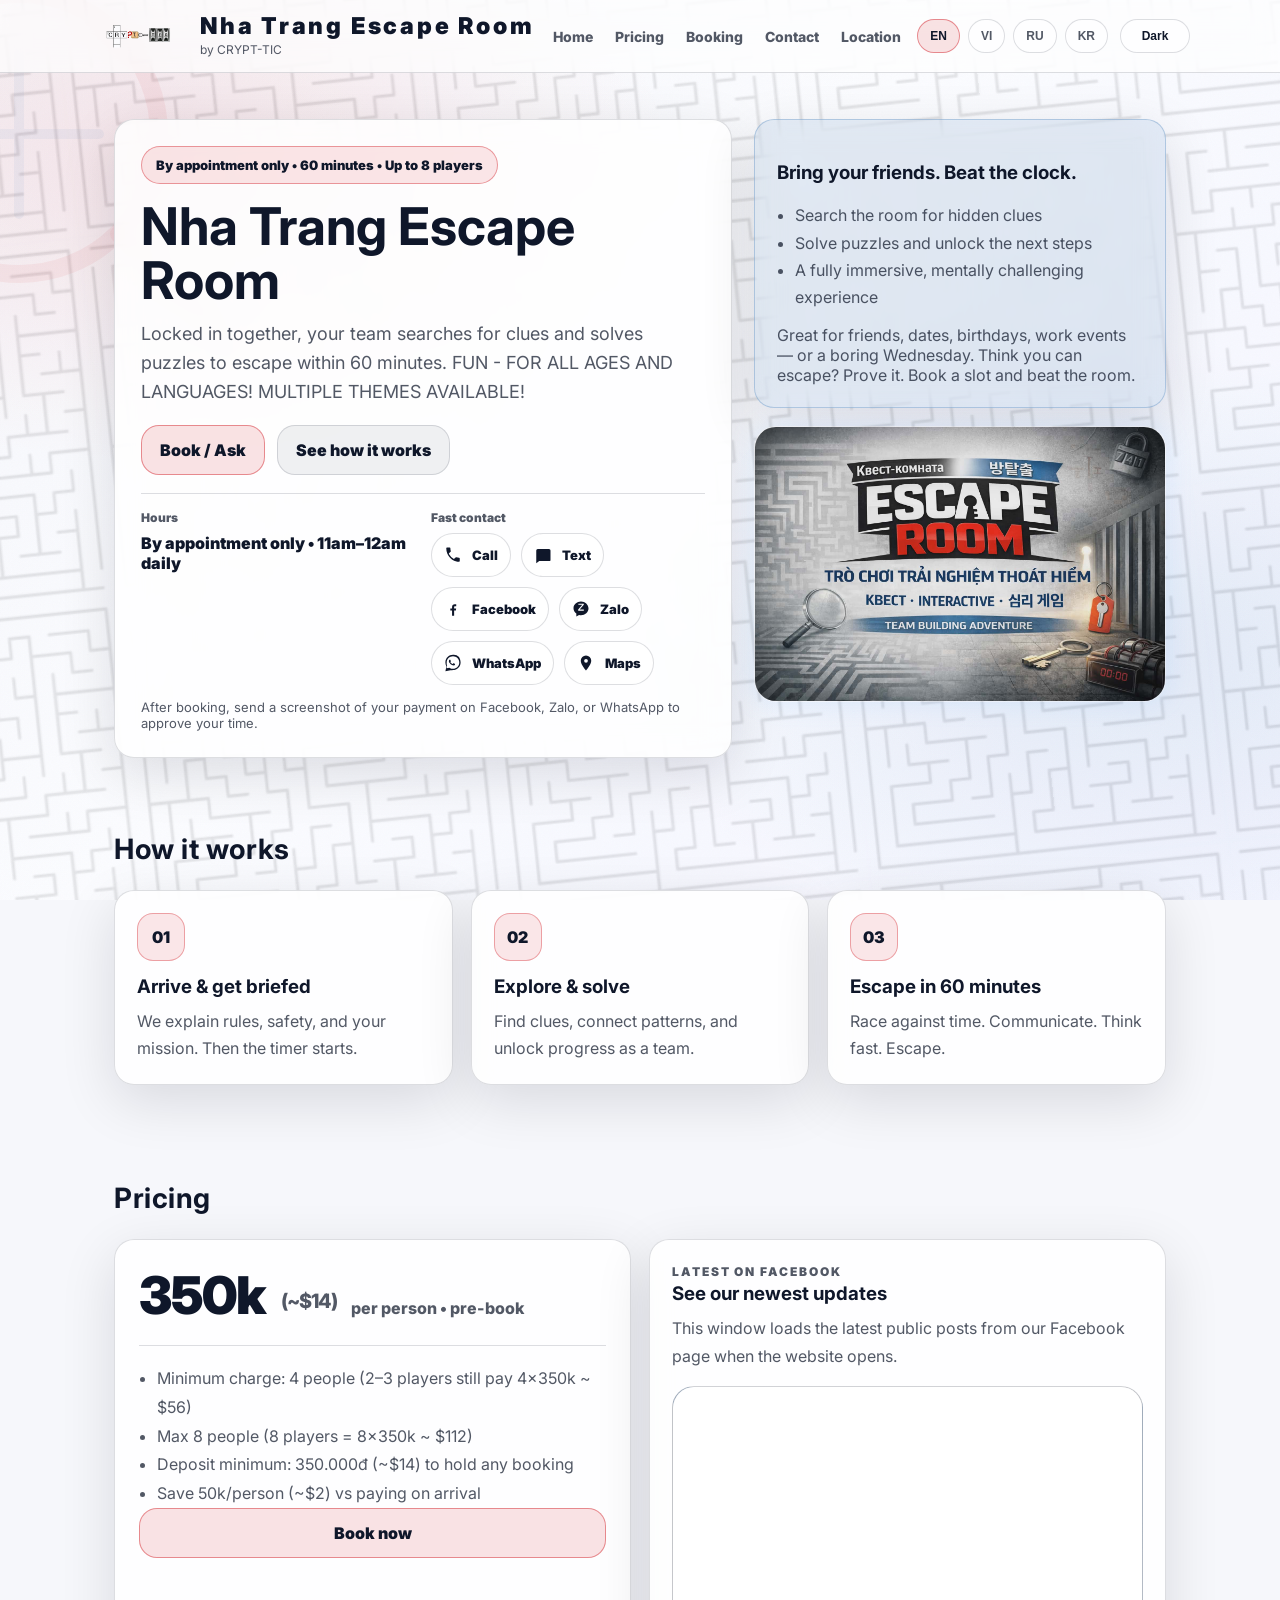
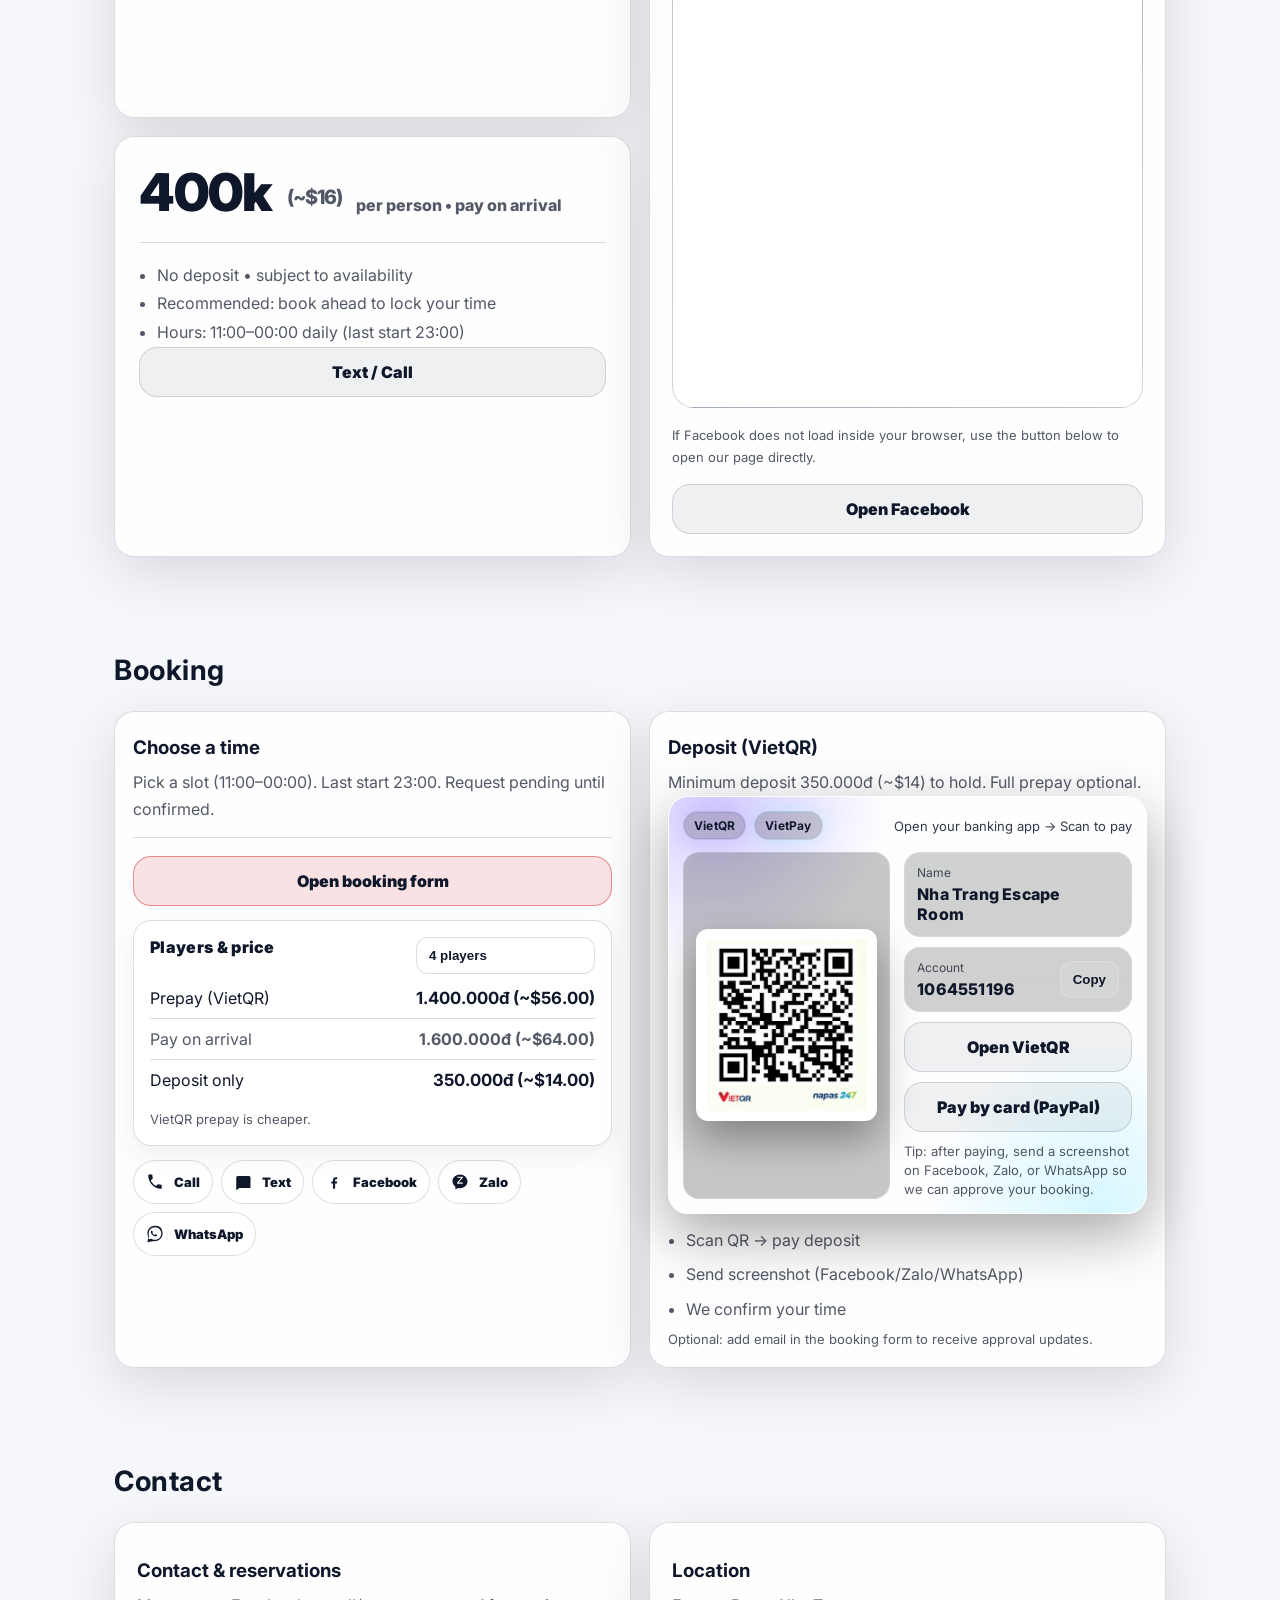
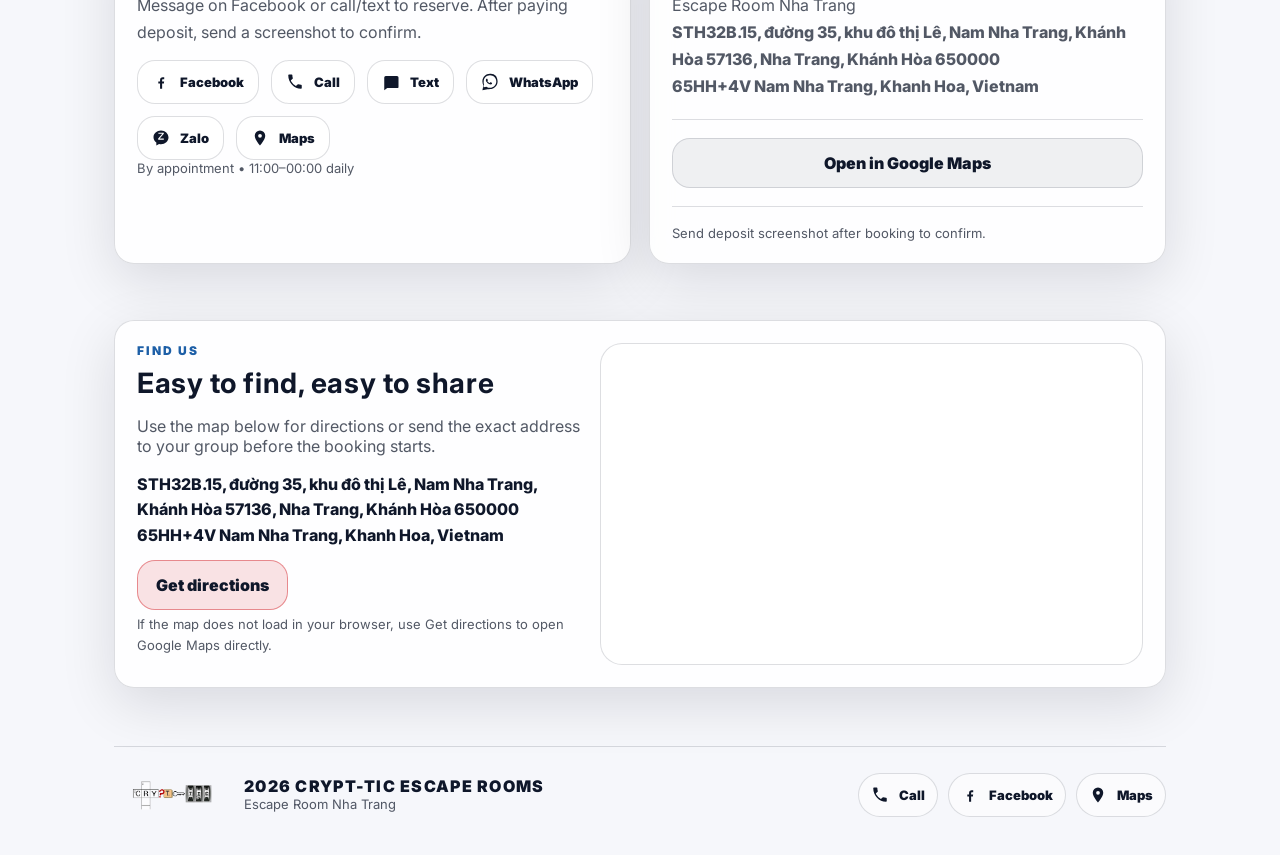
==== commit 4131c493: "Add files via upload" ====
--- a/index.html
+++ b/index.html
@@ -23,14 +23,14 @@
         </div>
       </div>
 
-      <button id="nav-toggle" class="nav-toggle" type="button" aria-label="Menu">☰</button>
-
-      <nav class="nav">
+      <button id="nav-toggle" class="nav-toggle" type="button" aria-label="Open menu" aria-controls="site-nav" aria-expanded="false">&#9776;</button>
+
+      <nav class="nav" id="site-nav" aria-label="Primary navigation">
         <a href="#home" data-i18n="nav_home">Home</a>
-        <a href="#details" data-i18n="nav_details">Details</a>
         <a href="#pricing" data-i18n="nav_pricing">Pricing</a>
         <a href="#booking" data-i18n="nav_booking">Booking</a>
         <a href="#contact" data-i18n="nav_contact">Contact</a>
+        <a href="#location" data-i18n="nav_location">Location</a>
       </nav>
 
       <div class="lang-and-mode">
@@ -40,7 +40,7 @@
           <button class="lang-btn" data-lang="ru" type="button">RU</button>
           <button class="lang-btn" data-lang="ko" type="button">KR</button>
         </div>
-        <button id="dark-toggle" class="dark-toggle" type="button" aria-label="Dark mode">🌙</button>
+        <button id="dark-toggle" class="dark-toggle" type="button" aria-label="Toggle dark mode" aria-pressed="false">Dark</button>
       </div>
     </div>
   </header>
@@ -50,7 +50,7 @@
       <div class="hero-card">
         <div class="pill" data-i18n="pill">Private bookings • 60 minutes • Up to 8 players</div>
         <h1 data-i18n="hero_title">Nha Trang Escape Room</h1>
-        <p class="lead" data-i18n="hero_lead">Locked in together, your team searches for clues and solves puzzles to escape within 60 minutes. FUN - FOR ALL AGES AND LANGUAGES!</p>
+        <p class="lead" data-i18n="hero_lead">Locked in together, your team searches for clues and solves puzzles to escape within 60 minutes. FUN - FOR ALL AGES AND LANGUAGES! MULTIPLE THEMES AVAILABLE!</p>
 
         <div class="cta-row">
           <a class="btn primary" href="#booking" data-i18n="cta_book">Book / Ask</a>
@@ -119,7 +119,8 @@
 
     <section id="pricing" class="section">
       <h2 data-i18n="pricing_title">Pricing</h2>
-      <div class="pricing">
+      <div class="pricing-layout">
+        <div class="pricing">
         <div class="price-card">
           <div class="price-top">
             <div class="price-big">350k <span class="price-usd">(~$14)</span></div>
@@ -148,6 +149,27 @@
           </ul>
           <a class="btn ghost full" href="#contact" data-i18n="cta_textcall">Text / Call</a>
         </div>
+        </div>
+        <div class="card pricing-social">
+          <div class="pricing-social-head">
+            <p class="mapEyebrow" data-i18n="fb_eyebrow">Latest on Facebook</p>
+            <h3 data-i18n="fb_title">See our newest updates</h3>
+            <p class="muted" data-i18n="fb_text">This window loads the latest public posts from our Facebook page when the website opens.</p>
+          </div>
+          <div class="facebookEmbedWrap pricingFacebookWrap" id="facebookEmbedWrap" data-embed-state="loading">
+            <div class="embed-status" id="facebookEmbedStatus" data-i18n="fb_status_loading">Loading public Facebook updates...</div>
+            <iframe
+              id="facebookPageFrame"
+              class="facebookEmbed"
+              title="CRYPT-TIC Escape Rooms Facebook updates"
+              loading="lazy"
+              referrerpolicy="strict-origin-when-cross-origin"
+              allow="autoplay; clipboard-write; encrypted-media; picture-in-picture; web-share"
+              src="about:blank"></iframe>
+          </div>
+          <p class="small muted embed-note" data-i18n="fb_fallback">If Facebook does not load inside your browser, use the button below to open our page directly.</p>
+          <a class="btn ghost full" href="#" data-link="facebook" target="_blank" rel="noopener" data-i18n="fb_cta">Open Facebook</a>
+      </div>
       </div>
     </section>
 
@@ -167,16 +189,16 @@
 
           <div class="paycalc" aria-label="Price calculator" style="margin-top:14px;">
                   <div class="paycalc-top">
-                    <div class="paycalc-title">Players & price</div>
+                    <div class="paycalc-title" id="calcTitle">Players & price</div>
                     <div class="paycalc-select">
-                      <label for="calcPlayers" class="sr-only">Players</label>
+                      <label for="calcPlayers" class="sr-only" id="calcPlayersLabel">Players</label>
                       <select id="calcPlayers" aria-label="Players"></select>
                     </div>
                   </div>
                   <div class="paycalc-lines">
-                    <div class="paycalc-line"><span>Prepay (VietQR)</span><strong id="calcPrepay">—</strong></div>
-                    <div class="paycalc-line muted"><span>Pay on arrival</span><strong id="calcArrival">—</strong></div>
-                    <div class="paycalc-line"><span>Deposit only</span><strong id="calcDeposit">—</strong></div>
+                    <div class="paycalc-line"><span id="calcPrepayLabel">Prepay (VietQR)</span><strong id="calcPrepay">—</strong></div>
+                    <div class="paycalc-line muted"><span id="calcArrivalLabel">Pay on arrival</span><strong id="calcArrival">—</strong></div>
+                    <div class="paycalc-line"><span id="calcDepositLabel">Deposit only</span><strong id="calcDeposit">—</strong></div>
                   </div>
                   <div class="muted small" id="calcNote">Minimum charge applies (4 players). VietQR prepay is cheaper.</div>
                 </div>
@@ -222,7 +244,7 @@
 
 
                 <a id="open-vietqr" class="btn ghost full" href="#" target="_blank" rel="noopener" data-i18n="booking_open_vietqr">Open VietQR</a>
-                <a id="pay-card" class="btn ghost full" href="#" target="_blank" rel="noopener">Pay by card (PayPal)</a>
+                <a id="pay-card" class="btn ghost full" href="#" target="_blank" rel="noopener" data-i18n="pay_card">Pay by card (PayPal)</a>
                 <div class="muted small" data-i18n="pay_tip">Tip: after paying, send a screenshot on Facebook, Zalo, or WhatsApp so we can approve your booking.</div>
               </div>
             </div>
@@ -259,33 +281,38 @@
         <div class="card">
           <h3 data-i18n="contact_location_title">Location</h3>
           <p class="muted" data-i18n="contact_location_text">Escape Room Nha Trang</p>
-          <p class="locationAddress">2 &#272;. s&#7889; 5C, Khu &#273;&ocirc; th&#7883; H&agrave; Quang 2, Nha Trang, Kh&aacute;nh H&ograve;a 650000</p>
+          <p class="locationAddress">STH32B.15, &#273;&#432;&#7901;ng 35, khu &#273;&ocirc; th&#7883; L&ecirc;, Nam Nha Trang, Kh&aacute;nh H&ograve;a 57136, Nha Trang, Kh&aacute;nh H&ograve;a 650000<br>65HH+4V Nam Nha Trang, Khanh Hoa, Vietnam</p>
           <div class="divider"></div>
-          <a class="btn ghost full" href="#" data-link="maps">Open in Google Maps</a>
+          <a class="btn ghost full" href="#" data-link="maps" data-i18n="open_maps">Open in Google Maps</a>
           <div class="divider"></div>
           <div class="small muted" data-i18n="contact_note">Send deposit screenshot after booking to confirm.</div>
         </div>
       </div>
     </section>
 
-    <section class="section mapSection">
+    <section id="location" class="section mapSection">
       <div class="mapCard">
         <div class="mapCopy">
           <p class="mapEyebrow" data-i18n="map_eyebrow">Find Us</p>
           <h2 data-i18n="map_title">Easy to find, easy to share</h2>
           <p class="muted" data-i18n="map_text">Use the map below for directions or send the exact address to your group before the booking starts.</p>
-          <p class="locationAddress">2 &#272;. s&#7889; 5C, Khu &#273;&ocirc; th&#7883; H&agrave; Quang 2, Nha Trang, Kh&aacute;nh H&ograve;a 650000</p>
+          <p class="locationAddress">STH32B.15, &#273;&#432;&#7901;ng 35, khu &#273;&ocirc; th&#7883; L&ecirc;, Nam Nha Trang, Kh&aacute;nh H&ograve;a 57136, Nha Trang, Kh&aacute;nh H&ograve;a 650000<br>65HH+4V Nam Nha Trang, Khanh Hoa, Vietnam</p>
           <div class="cta-row">
             <a class="btn primary" href="#" data-link="maps" data-i18n="map_cta">Get directions</a>
           </div>
-        </div>
-        <div class="mapFrameWrap">
+          <p class="small muted embed-note" data-i18n="map_fallback">If the map does not load in your browser, use Get directions to open Google Maps directly.</p>
+        </div>
+        <div class="mapFrameWrap" id="mapFrameWrap" data-embed-state="loading">
+          <div class="embed-status" id="mapEmbedStatus" data-i18n="map_status_loading">Loading map...</div>
           <iframe
+            id="mapFrame"
             class="mapFrame"
             title="Nha Trang Escape Room map"
             loading="lazy"
+            allowfullscreen
             referrerpolicy="no-referrer-when-downgrade"
-            src="https://www.google.com/maps?q=Escape%20Room%20Nha%20Trang%2C%202%20%C4%90.%20s%E1%BB%91%205C%2C%20Khu%20%C4%91%C3%B4%20th%E1%BB%8B%20H%C3%A0%20Quang%202%2C%20Nha%20Trang%2C%20Kh%C3%A1nh%20H%C3%B2a%20650000&amp;output=embed"></iframe>
+            src="about:blank"
+            data-src="https://www.google.com/maps?q=Escape%20Room%20Nha%20Trang%2C%20STH32B.15%2C%20%C4%91%C6%B0%E1%BB%9Dng%2035%2C%20khu%20%C4%91%C3%B4%20th%E1%BB%8B%20L%C3%AA%2C%20Nam%20Nha%20Trang%2C%20Kh%C3%A1nh%20H%C3%B2a%2057136%2C%20Nha%20Trang%2C%20Kh%C3%A1nh%20H%C3%B2a%20650000%2C%2065HH%2B4V%20Nam%20Nha%20Trang%2C%20Khanh%20Hoa%2C%20Vietnam&amp;output=embed"></iframe>
         </div>
       </div>
     </section>
--- a/styles.css
+++ b/styles.css
@@ -21,6 +21,16 @@
   --line:rgba(255,255,255,.14);
   --shadow:0 18px 70px rgba(0,0,0,.50);
 }
+body[data-theme="neon"]{
+  --bg:#08111b;
+  --card:rgba(8,19,40,.84);
+  --text:#ecfdff;
+  --muted:rgba(236,253,255,.74);
+  --line:rgba(98,241,255,.20);
+  --accent:#ff7b2f;
+  --accent2:#4deaff;
+  --shadow:0 18px 70px rgba(0,0,0,.58);
+}
 *{box-sizing:border-box}
 html,body{height:100%}
 body{
@@ -89,35 +99,100 @@
   filter: invert(1) contrast(1.05);
 }
 body.dark .bg::after{ opacity:.22; }
+body[data-theme="neon"] .bg{
+  background:
+    radial-gradient(900px 520px at 12% 18%, rgba(255,123,47,.18), transparent 58%),
+    radial-gradient(900px 520px at 88% 72%, rgba(77,234,255,.18), transparent 58%),
+    linear-gradient(135deg, #050910 0%, #08111b 45%, #0b1730 100%);
+}
+body[data-theme="neon"] .bg::before{
+  opacity:.14;
+  filter: invert(1) hue-rotate(110deg) saturate(1.2) contrast(1.05);
+}
+body[data-theme="neon"] .bg::after{
+  opacity:.26;
+  background-position: 85% 18%, 0 0;
+}
 
 .topbar{position:sticky; top:0; z-index:100;
   backdrop-filter:var(--glass);
   background: rgba(255,255,255,.72);
   border-bottom:1px solid var(--line);
+  overflow:visible;
 }
 body.dark .topbar{background: rgba(11,18,32,.82);}
-.topbar-inner{display:flex; align-items:center; justify-content:space-between; gap:14px; padding:14px 0;}
-
-.brand{display:flex; align-items:center; gap:14px; min-width:200px;}
+.topbar-inner{display:flex; align-items:center; justify-content:space-between; gap:16px; padding:12px 0;}
+
+.brand{display:flex; align-items:center; gap:14px; min-width:220px; flex:1 1 auto;}
+.brand-text{min-width:0}
 .brand-mark{width:16px;height:38px;border-radius:12px;background:linear-gradient(to bottom,var(--accent), rgba(209,28,36,.35));box-shadow:0 0 0 2px rgba(255,255,255,.18) inset;}
 body.dark .brand-mark{background:linear-gradient(to bottom,var(--accent2), rgba(29,95,167,.55));}
-.brand-title{font-weight:900; letter-spacing:.12em; font-size:1.45rem;}
+.brand-title{font-weight:900; letter-spacing:.12em; font-size:1.45rem; line-height:1.02;}
 .brand-sub{font-size:12px; color:var(--muted); margin-top:3px;}
 
 .nav{display:none; gap:22px;}
-@media(min-width:860px){.nav{display:flex}}
-.nav a{color:var(--muted); text-decoration:none; font-weight:800; font-size:14px;}
+@media(min-width:901px){.nav{display:flex}}
+.nav a{color:var(--muted); text-decoration:none; font-weight:800; font-size:14px; padding:4px 0;}
 .nav a:hover{color:var(--text);}
 
-.lang-and-mode{display:flex; gap:12px; align-items:center;}
+.lang-and-mode{display:flex; gap:12px; align-items:center; flex-wrap:wrap; justify-content:flex-end; flex:0 1 auto;}
 .lang{display:flex; gap:8px; flex-wrap:wrap;}
 .lang-btn{border:1px solid var(--line); background: rgba(255,255,255,.55); color: var(--muted); padding:9px 12px; border-radius:999px; cursor:pointer; font-weight:900; font-size:12px; transition: transform .18s, background .18s;}
 body.dark .lang-btn{background: rgba(255,255,255,.06);}
 .lang-btn:hover{transform: translateY(-1px);}
 .lang-btn.active{border-color: rgba(209,28,36,.45); background: rgba(209,28,36,.12); color: var(--text);}
 body.dark .lang-btn.active{border-color: rgba(29,95,167,.55); background: rgba(29,95,167,.18);}
-.dark-toggle{border:1px solid var(--line); background: rgba(255,255,255,.55); border-radius: 999px; padding:9px 12px; cursor:pointer; font-size:18px;}
+.dark-toggle{
+  border:1px solid var(--line);
+  background: rgba(255,255,255,.55);
+  color:var(--text);
+  padding:9px 14px;
+  border-radius:999px;
+  cursor:pointer;
+  font-weight:900;
+  font-size:12px;
+  min-width:70px;
+  display:inline-flex;
+  align-items:center;
+  justify-content:center;
+  transition:transform .18s, background .18s, border-color .18s;
+}
 body.dark .dark-toggle{background: rgba(255,255,255,.06);}
+.dark-toggle:hover{transform: translateY(-1px);}
+
+@media(max-width:760px){
+  .topbar-inner{
+    display:grid;
+    grid-template-columns:minmax(0,1fr) auto;
+    align-items:center;
+    gap:12px;
+    position:relative;
+  }
+  .brand{min-width:0; gap:12px;}
+  .brand-title{font-size:1rem; letter-spacing:.08em;}
+  .brand-sub{font-size:11px;}
+  .lang-and-mode{
+    grid-column:1 / -1;
+    display:grid;
+    grid-template-columns:minmax(0,1fr) auto;
+    gap:10px;
+    width:100%;
+    padding:10px;
+    border:1px solid var(--line);
+    border-radius:18px;
+    background:rgba(255,255,255,.42);
+    box-shadow:0 10px 24px rgba(2,6,23,.06);
+  }
+  body.dark .lang-and-mode{background:rgba(255,255,255,.05);}
+  .lang{
+    display:grid;
+    grid-template-columns:repeat(4, minmax(0,1fr));
+    width:100%;
+    gap:8px;
+  }
+  .lang-btn{width:100%; min-width:0; padding:10px 0;}
+  .dark-toggle{min-width:88px;}
+}
 
 .hero{display:grid; grid-template-columns: 1.2fr .8fr; gap:22px; padding:46px 0 26px;}
 @media(max-width:900px){.hero{grid-template-columns:1fr; padding-top:22px;}}
@@ -164,8 +239,15 @@
 .card h3{margin:14px 0 10px}
 .card p{margin:0; color:var(--muted); line-height:1.7}
 
-.pricing{display:grid; grid-template-columns: 1fr 1fr; gap:18px;}
-@media(max-width:900px){.pricing{grid-template-columns:1fr}}
+.pricing-layout{display:grid; grid-template-columns:minmax(0, 1fr) minmax(320px, 1fr); gap:18px; align-items:stretch;}
+.pricing{display:grid; grid-template-columns:1fr; gap:18px;}
+.pricing-social{display:flex; flex-direction:column; gap:16px; padding:22px; height:100%;}
+.pricing-social-head h3{margin:0 0 10px;}
+.pricing-social-head p{margin:0;}
+.pricingFacebookWrap{min-height:100%; flex:1;}
+@media(max-width:900px){
+  .pricing-layout{grid-template-columns:1fr}
+}
 .price-card{padding:24px; height:100%}
 .price-top{display:flex; align-items:baseline; gap:14px}
 .price-big{font-size:52px; font-weight:900; letter-spacing:-.02em}
@@ -223,6 +305,7 @@
 }
 .mapCopy h2{margin-bottom:12px}
 .mapFrameWrap{
+  position:relative;
   min-height:320px;
   border-radius:22px;
   overflow:hidden;
@@ -235,9 +318,75 @@
   height:100%;
   min-height:320px;
   border:0;
+  display:block;
+  transition:opacity .22s ease;
 }
 @media(max-width:900px){
   .mapCard{grid-template-columns:1fr}
+}
+
+.facebookEmbedWrap{
+  position:relative;
+  min-height:620px;
+  border-radius:22px;
+  overflow:hidden;
+  border:1px solid var(--line);
+  background:
+    linear-gradient(180deg, rgba(16,24,40,.14), rgba(16,24,40,.06)),
+    radial-gradient(circle at top left, rgba(29,95,167,.20), transparent 55%),
+    rgba(255,255,255,.38);
+  box-shadow:inset 0 0 0 1px rgba(255,255,255,.08);
+}
+body.dark .facebookEmbedWrap{
+  background:
+    linear-gradient(180deg, rgba(6,10,20,.44), rgba(6,10,20,.26)),
+    radial-gradient(circle at top left, rgba(29,95,167,.28), transparent 55%),
+    rgba(4,10,20,.72);
+}
+.facebookEmbed{
+  width:100%;
+  height:100%;
+  min-height:620px;
+  border:0;
+  display:block;
+  background:#fff;
+  transition:opacity .22s ease;
+}
+.embed-status{
+  position:absolute;
+  left:14px;
+  right:14px;
+  bottom:14px;
+  z-index:2;
+  padding:12px 14px;
+  border-radius:16px;
+  background:rgba(15,23,42,.78);
+  color:#fff;
+  font-size:13px;
+  font-weight:800;
+  line-height:1.45;
+  box-shadow:0 12px 24px rgba(2,6,23,.18);
+  opacity:0;
+  transform:translateY(8px);
+  transition:opacity .22s ease, transform .22s ease;
+  pointer-events:none;
+}
+body.dark .embed-status{background:rgba(2,6,23,.88);}
+.embed-note{margin:4px 0 0; line-height:1.55;}
+.facebookEmbedWrap[data-embed-state="loading"] .embed-status,
+.facebookEmbedWrap[data-embed-state="fallback"] .embed-status,
+.mapFrameWrap[data-embed-state="loading"] .embed-status,
+.mapFrameWrap[data-embed-state="fallback"] .embed-status{
+  opacity:1;
+  transform:translateY(0);
+}
+.facebookEmbedWrap[data-embed-state="loading"] .facebookEmbed,
+.mapFrameWrap[data-embed-state="loading"] .mapFrame{
+  opacity:.72;
+}
+.facebookEmbedWrap[data-embed-state="fallback"] .facebookEmbed,
+.mapFrameWrap[data-embed-state="fallback"] .mapFrame{
+  opacity:.4;
 }
 
 .footer{display:flex; justify-content:space-between; align-items:center; gap:18px; flex-wrap:wrap; border-top:1px solid var(--line); padding:18px 0 30px; margin-top:10px}
@@ -286,20 +435,25 @@
   background:var(--card);
   backdrop-filter: var(--glass);
   -webkit-backdrop-filter: var(--glass);
-  border-radius:14px;
-  padding:10px 12px;
-  font-size:18px;
+  border-radius:16px;
+  width:46px;
+  height:46px;
+  padding:0;
+  font-size:20px;
+  font-weight:900;
   line-height:1;
   color:var(--text);
   box-shadow:0 10px 30px rgba(2,6,23,.10);
+  flex:0 0 auto;
 }
 @media (max-width: 900px){
   .nav-toggle{display:inline-flex; align-items:center; justify-content:center;}
+  .topbar-inner{position:relative;}
   .nav{
-    position:fixed;
-    top:74px;
-    right:18px;
-    left:18px;
+    position:absolute;
+    top:calc(100% + 10px);
+    right:0;
+    left:0;
     display:flex;
     flex-direction:column;
     gap:8px;
@@ -315,6 +469,13 @@
     pointer-events:none;
     transition: .22s ease;
   }
+  .nav a{
+    padding:12px 14px;
+    border-radius:14px;
+    border:1px solid var(--line);
+    background:rgba(255,255,255,.42);
+  }
+  body.dark .nav a{background:rgba(255,255,255,.04);}
   body.nav-open .nav{
     transform: translateY(0);
     opacity:1;
@@ -497,4 +658,14 @@
   .paycalc-select{width:100%;min-width:0}
   .paycalc-line{flex-direction:column;align-items:flex-start}
   .paycalc-line strong{text-align:left}
-}
+  .facebookEmbedWrap,
+  .facebookEmbed{min-height:540px}
+  .pricing-social{padding:18px}
+  .mapFrameWrap,
+  .mapFrame{min-height:280px}
+}
+
+@media(max-width:520px){
+  .lang-and-mode{grid-template-columns:1fr}
+  .dark-toggle{width:100%}
+}
